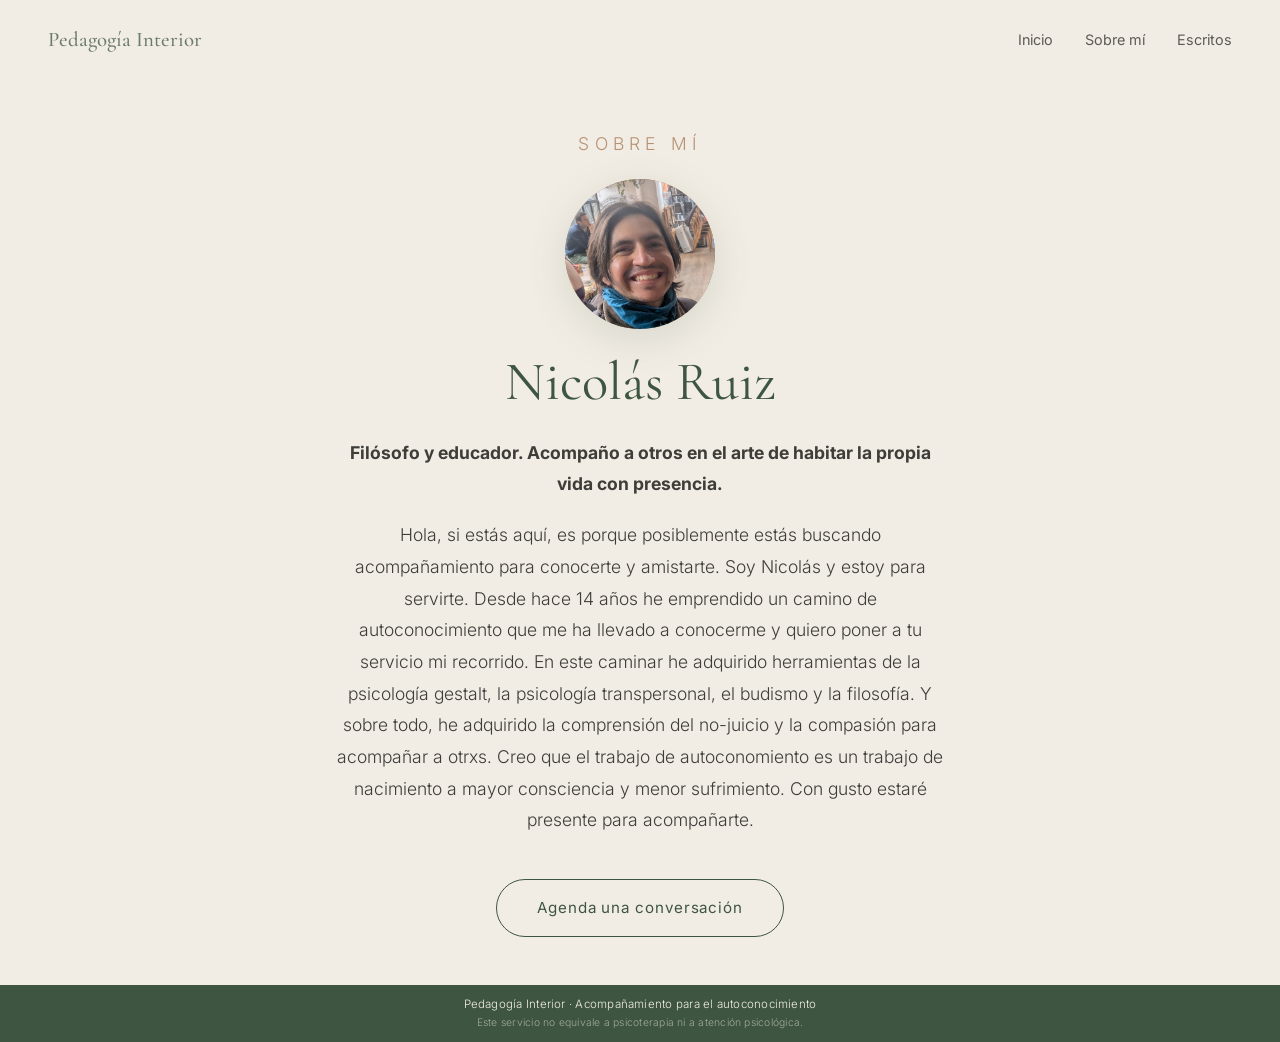
==== sobre-mi.html @ b2b7a5c8 "Add files via upload" ====
<!DOCTYPE html>
<html lang="es">
<head>
  <meta charset="UTF-8">
  <meta name="viewport" content="width=device-width, initial-scale=1.0">
  <title>Sobre mí · Pedagogía Interior</title>
  
  <!-- Google Fonts -->
  <link href="https://fonts.googleapis.com/css2?family=Cormorant+Garamond:ital,wght@0,400;0,500;1,400&family=Inter:wght@300;400&display=swap" rel="stylesheet">
  
  <!-- YOUR NEW CSS FILE -->
  <link rel="stylesheet" href="css/styles.css">
</head>
<body>

  <!-- ===== NAVEGACIÓN ===== -->
  <nav class="top">
    <a href="index.html" class="brand">Pedagogía Interior</a>
    <div class="menu">
      <a href="index.html">Inicio</a>
      <a href="sobre-mi.html">Sobre mí</a>
      <a href="#">Escritos</a>
    </div>
  </nav>

  <!-- ===== CONTENIDO ===== -->
  <main>
    <div class="inner">
      <p class="label">Sobre mí</p>
      <div class="retrato">
 	  <img src="img/foto_yo.jpg" alt="Nicolás Ruiz">
      </div>
      <h1>Nicolás Ruiz</h1>
      <p><b>Filósofo y educador. Acompaño a otros en el arte de habitar la propia vida con presencia.</b></p>
      <p>Hola, si estás aquí, es porque posiblemente estás buscando acompañamiento para conocerte y amistarte. Soy Nicolás y estoy para servirte. Desde hace 14 años he emprendido un camino de autoconocimiento que me ha llevado a conocerme y quiero poner a tu servicio mi recorrido. En este caminar he adquirido herramientas de la psicología gestalt, la psicología transpersonal, el budismo y la filosofía. Y sobre todo, he adquirido la comprensión del no-juicio y la compasión para acompañar a otrxs. Creo que el trabajo de autoconomiento es un trabajo de nacimiento a mayor consciencia y menor sufrimiento. Con gusto estaré presente para acompañarte.</p>
      <a href="#" class="cta">Agenda una conversación</a>
    </div>
  </main>

  <!-- ===== FOOTER ===== -->
  <footer>
    Pedagogía Interior · Acompañamiento para el autoconocimiento
    <div class="aviso">Este servicio no equivale a psicoterapia ni a atención psicológica.</div>
  </footer>

</body>
</html>
---- css/styles.css ----
/* =========================================
   PEDAGOGÍA INTERIOR - MAIN STYLESHEET
   Theme: Plum Village Sensibility
   ========================================= */

/* --- 1. VARIABLES (Color Palette & Fonts) --- */
:root {
  /* Colors */
  --pino: #3E5641;       /* Deep Pine Green - Primary */
  --ciruelo: #9C6B7D;    /* Plum Blossom - Accent */
  --arena: #F2EDE4;      /* Sand/Rice Paper - Background */
  --tierra: #B08968;     /* Earth - Secondary Text/Details */
  --tinta: #2B2B28;      /* Soft Ink - Main Text */
  
  /* Fonts */
  --font-serif: 'Cormorant Garamond', serif;
  --font-sans: 'Inter', sans-serif;
}

/* --- 2. GLOBAL RESET & BODY --- */
* {
  margin: 0;
  padding: 0;
  box-sizing: border-box;
}

body {
  font-family: var(--font-sans);
  background-color: var(--arena);
  color: var(--tinta);
  line-height: 1.7;
  -webkit-font-smoothing: antialiased; /* Makes fonts look smoother on Mac */
}

/* --- 3. NAVIGATION --- */
nav.top {
  display: flex;
  justify-content: space-between;
  align-items: center;
  padding: 1.4rem 3rem;
}

nav.top .brand {
  font-family: var(--font-serif);
  font-size: 1.3rem;
  color: var(--pino);
  text-decoration: none;
  font-weight: 500;
}

nav.top .menu {
  display: flex;
  gap: 2rem;
}

nav.top a {
  color: var(--tinta);
  text-decoration: none;
  font-size: 0.9rem;
  opacity: 0.75;
  transition: opacity 0.3s ease, color 0.3s ease;
}

nav.top a:hover {
  opacity: 1;
  color: var(--pino);
}

/* --- 4. MAIN CONTENT AREA --- */
main {
  /* Allows the content to flow naturally without fixed height constraints */
  min-height: 75vh; 
  display: flex;
  flex-direction: column;
  align-items: center;
  justify-content: center;
  text-align: center;
  padding: 3rem 2rem;
}

.inner {
  max-width: 620px;
  width: 100%;
  margin: auto; /* Centers the block vertically within main */
}

/* --- 5. TYPOGRAPHY & ELEMENTS --- */
.label {
  font-size: 0.72rem;
  letter-spacing: 0.3em;
  text-transform: uppercase;
  color: var(--tierra);
  margin-bottom: 1.3rem;
  font-weight: 400;
}

h1 {
  font-family: var(--font-serif);
  font-size: clamp(2.3rem, 5vw, 3.4rem); /* Responsive font size */
  font-weight: 400;
  color: var(--pino);
  margin-bottom: 1.5rem;
  line-height: 1.1;
}

.inner p {
  font-weight: 300;
  font-size: 1.1rem;
  opacity: 0.9;
  margin-bottom: 1.2rem;
  line-height: 1.8;
}

/* --- 6. PORTRAIT IMAGE --- */
.retrato {
  width: 150px;
  height: 150px;
  border-radius: 50%;
  background-color: var(--tierra);
  margin: 0 auto 1.5rem;
  display: flex;
  align-items: center;
  justify-content: center;
  color: var(--arena);
  font-size: 0.75rem;
  letter-spacing: 0.1em;
  text-align: center;
  overflow: hidden;
  box-shadow: 0 10px 40px rgba(62, 86, 65, 0.15);
  flex-shrink: 0;
}

.retrato img {
  width: 100%;
  height: 100%;
  object-fit: cover; /* Ensures image covers the circle without stretching */
  display: block;
}

/* --- 7. CALL TO ACTION BUTTON --- */
.cta {
  display: inline-block;
  margin-top: 1.5rem;
  background: transparent;
  color: var(--pino);
  border: 1.5px solid var(--pino);
  padding: 0.95rem 2.5rem;
  border-radius: 50px;
  text-decoration: none;
  font-size: 0.95rem;
  letter-spacing: 0.06em;
  transition: all 0.4s ease;
  font-family: var(--font-sans);
}

.cta:hover {
  background: var(--pino);
  color: var(--arena);
  transform: translateY(-2px); /* Subtle lift on hover */
}

/* --- 8. FOOTER --- */
footer {
  background-color: var(--pino);
  color: var(--arena);
  text-align: center;
  padding: 0.6rem 1rem;
  font-size: 0.72rem;
  font-weight: 300;
  letter-spacing: 0.02em;
}

footer .aviso {
  opacity: 0.55;
  font-size: 0.9em; /* Slightly smaller than main footer text */
}

/* --- 9. RESPONSIVE DESIGN (Mobile) --- */
@media (max-width: 600px) {
  nav.top {
    padding: 1.2rem 1.5rem;
    flex-direction: column;
    gap: 1rem;
  }

  nav.top .menu {
    gap: 1.2rem;
    flex-wrap: wrap;
    justify-content: center;
  }

  main {
    padding: 3rem 1.5rem;
  }

  .retrato {
    width: 130px;
    height: 130px;
  }

  footer {
    font-size: 0.66rem;
    padding: 0.8rem 1rem;
  }
  
  footer .aviso {
    display: block;
    margin-top: 0.4rem;
    line-height: 1.4;
  }
}
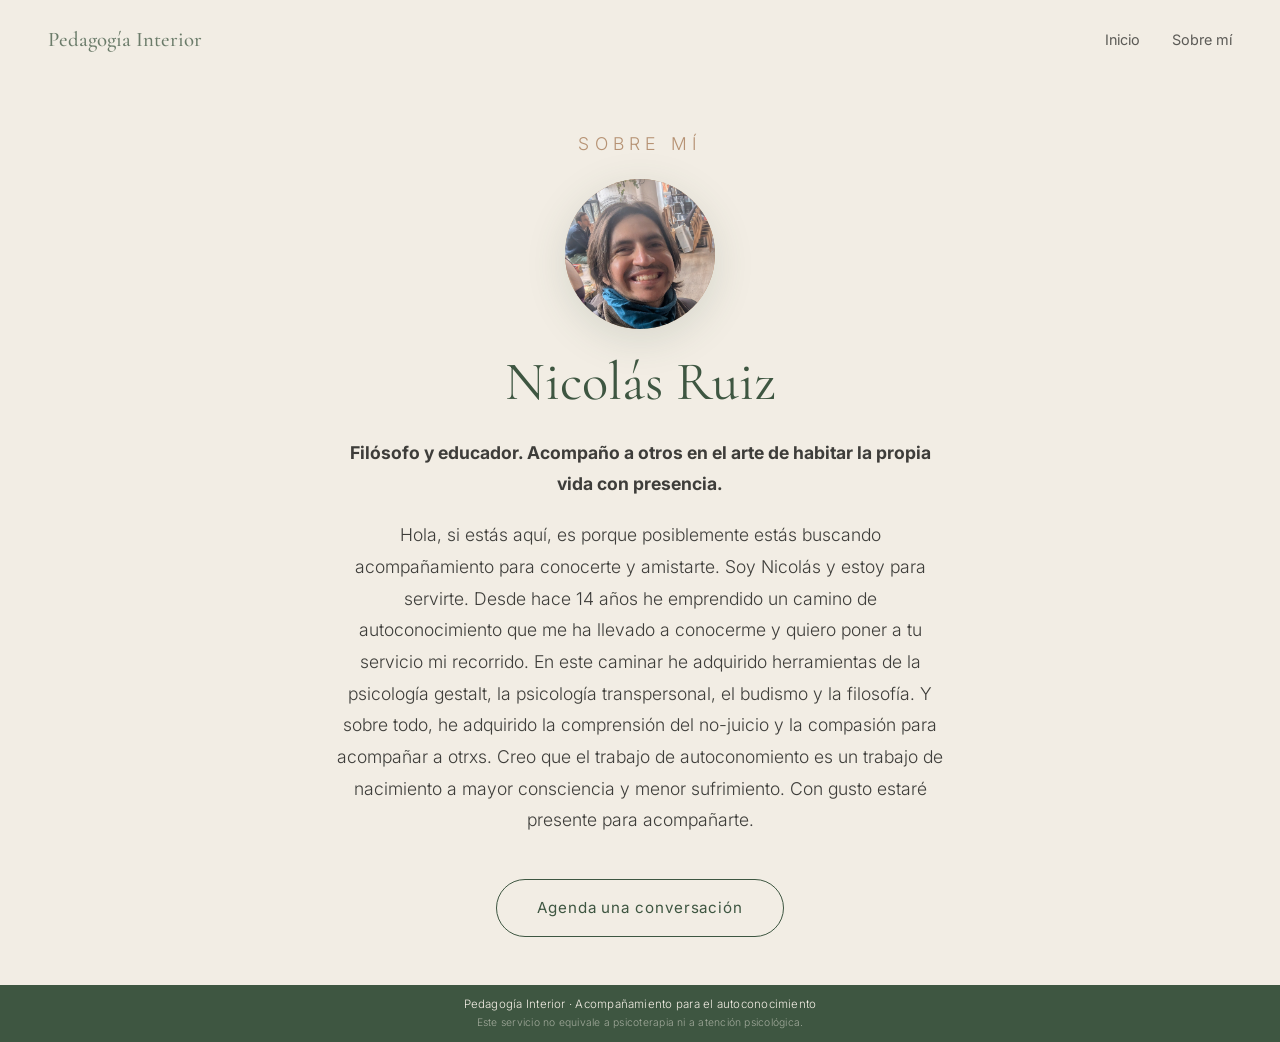
==== commit e45dd5e0: "Update sobre-mi.html Borrar link escritos" ====
--- a/sobre-mi.html
+++ b/sobre-mi.html
@@ -19,7 +19,6 @@
     <div class="menu">
       <a href="index.html">Inicio</a>
       <a href="sobre-mi.html">Sobre mí</a>
-      <a href="#">Escritos</a>
     </div>
   </nav>
 
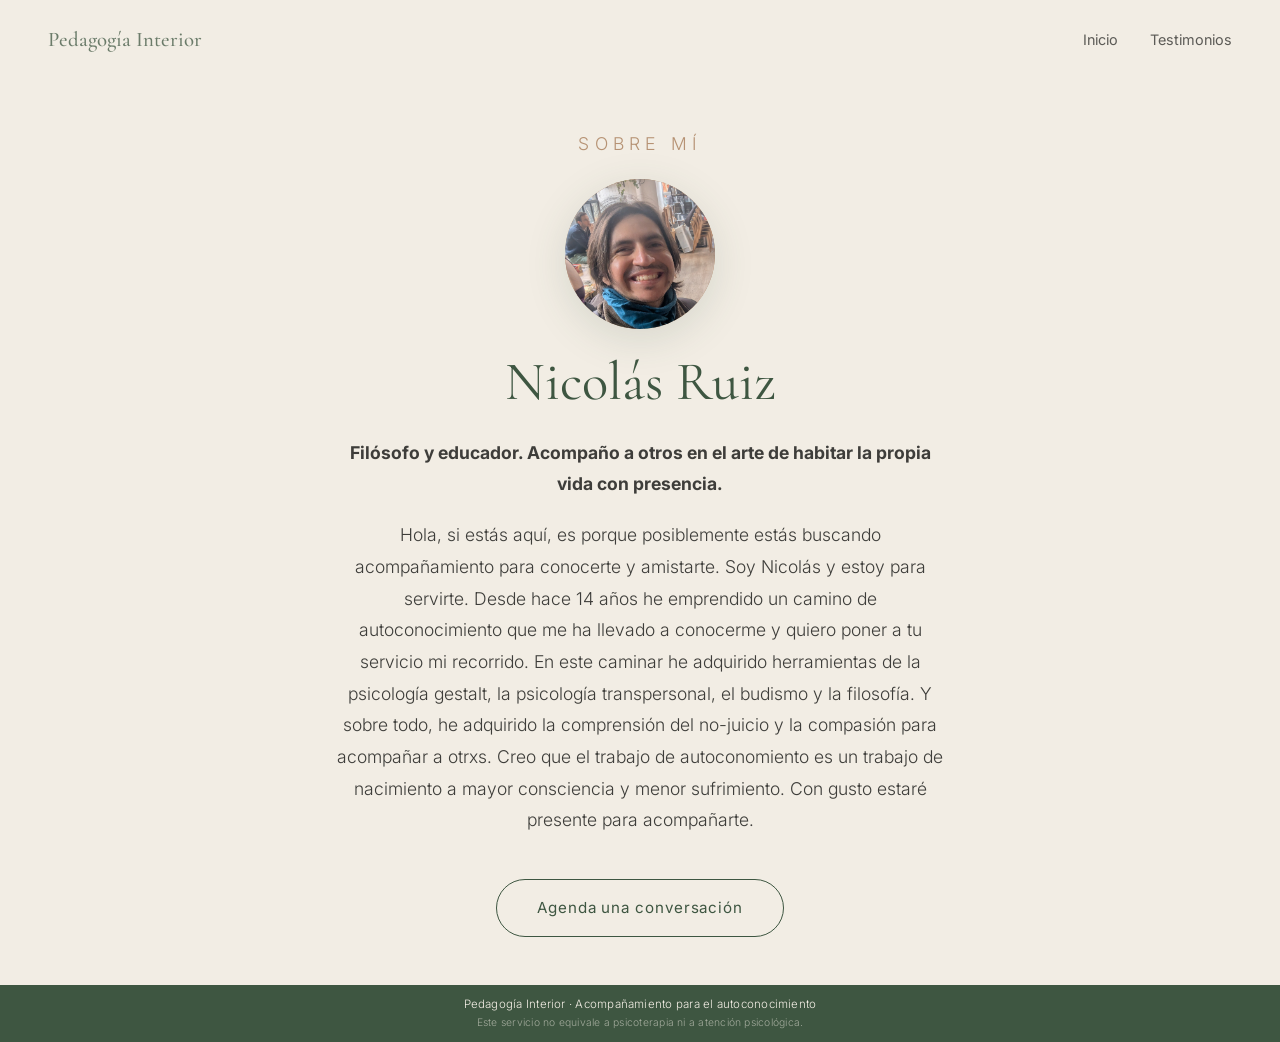
==== commit 27731ff1: "Update sobre-mi.html" ====
--- a/sobre-mi.html
+++ b/sobre-mi.html
@@ -18,7 +18,7 @@
     <a href="index.html" class="brand">Pedagogía Interior</a>
     <div class="menu">
       <a href="index.html">Inicio</a>
-      <a href="sobre-mi.html">Sobre mí</a>
+       <a href="testimonios.html">Testimonios</a>
     </div>
   </nav>
 
